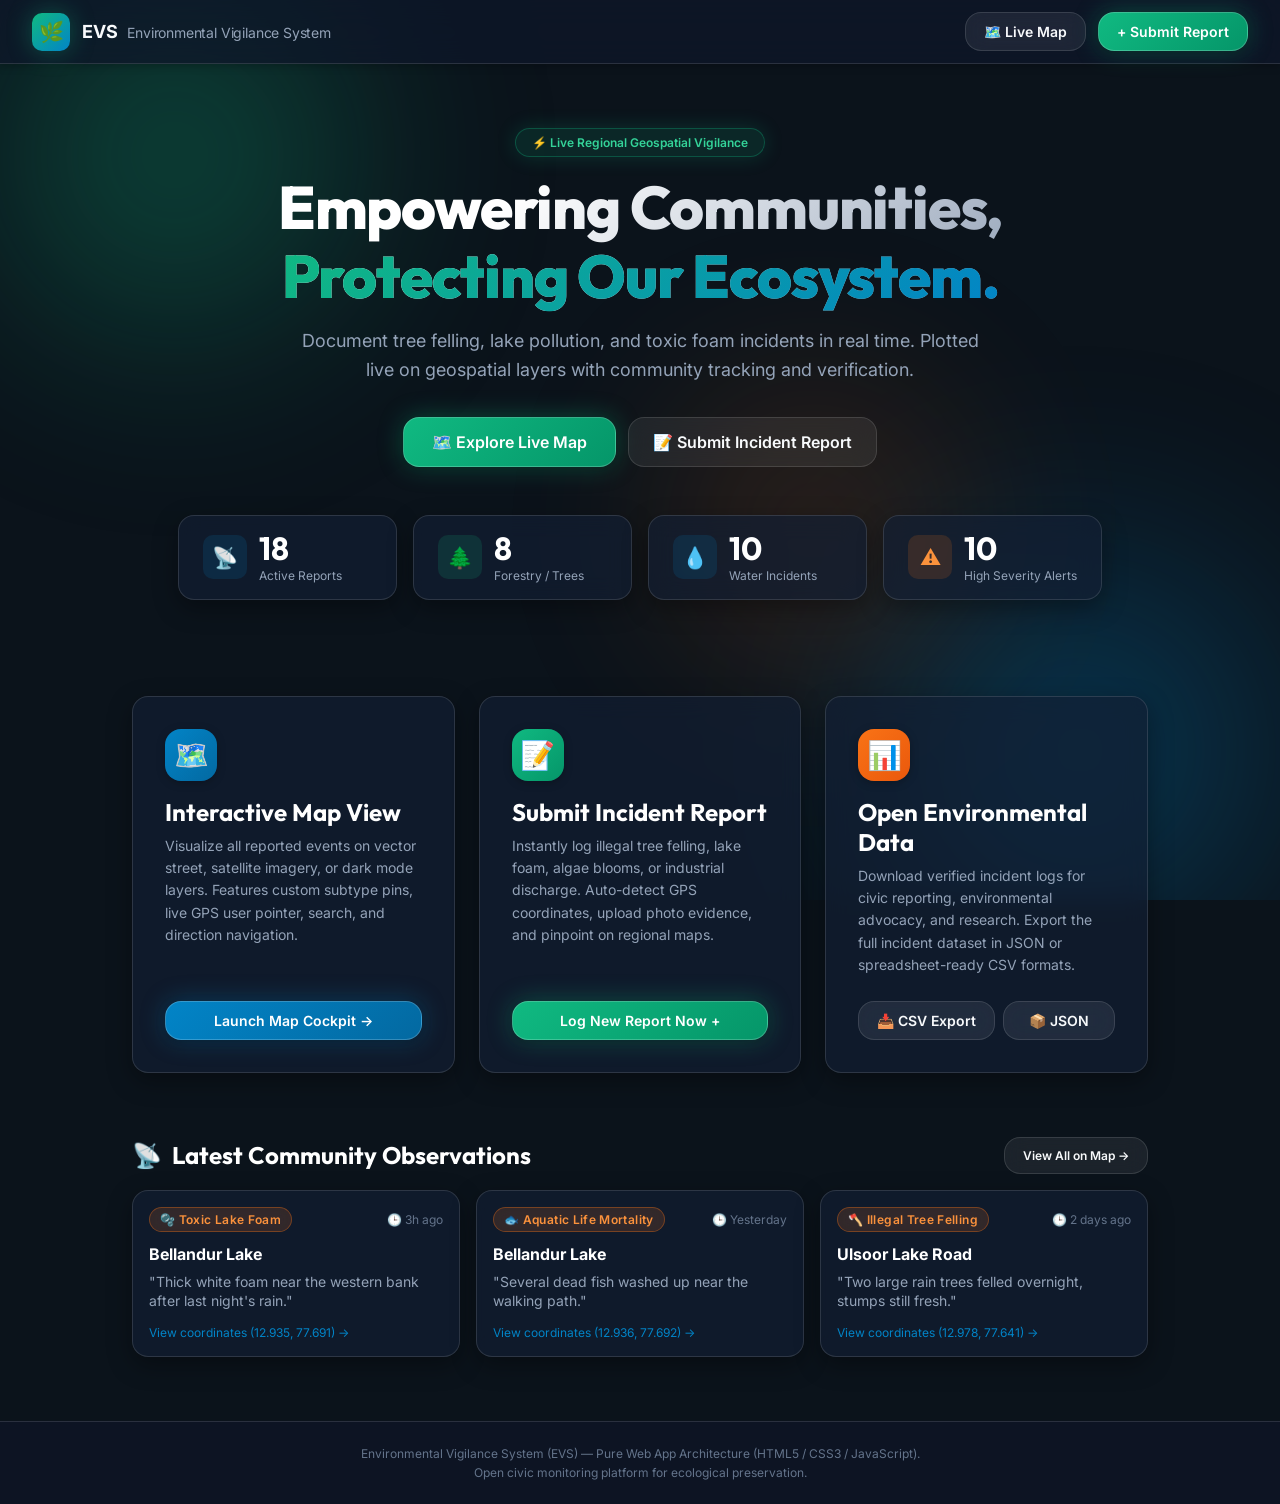
==== index.html @ 53520cbf "feat:Chinmayi_phase2" ====
<!DOCTYPE html>
<html lang="en">
<head>
  <meta charset="UTF-8" />
  <meta name="viewport" content="width=device-width, initial-scale=1.0" />
  <title>EVS — Environmental Vigilance System | Real-time Incident Monitoring</title>

  <!-- Typography: Inter & Outfit -->
  <link rel="preconnect" href="https://fonts.googleapis.com">
  <link rel="preconnect" href="https://fonts.gstatic.com" crossorigin>
  <link href="https://fonts.googleapis.com/css2?family=Inter:wght@400;500;600;700&family=Outfit:wght@500;600;700;800&display=swap" rel="stylesheet">

  <link rel="stylesheet" href="css/theme.css" />
  <style>
    .home-wrapper {
      min-height: 100vh;
      display: flex;
      flex-direction: column;
      position: relative;
      z-index: 1;
    }

    .hero-section {
      padding: var(--space-8) var(--space-6) var(--space-6);
      text-align: center;
      max-width: 1080px;
      margin: 0 auto;
      display: flex;
      flex-direction: column;
      align-items: center;
    }

    .hero-badge {
      display: inline-flex;
      align-items: center;
      gap: 8px;
      padding: 6px 16px;
      background: rgba(16, 185, 129, 0.12);
      border: 1px solid rgba(16, 185, 129, 0.3);
      border-radius: var(--radius-full);
      font-size: var(--fs-xs);
      font-weight: 600;
      color: #34d399;
      margin-bottom: var(--space-4);
      box-shadow: 0 0 20px rgba(16, 185, 129, 0.2);
    }

    .hero-title {
      font-family: var(--font-display);
      font-size: clamp(2.25rem, 5vw, 3.75rem);
      font-weight: 800;
      line-height: 1.15;
      letter-spacing: -0.02em;
      margin: 0 0 var(--space-4);
      background: linear-gradient(135deg, #ffffff 30%, #94a3b8 100%);
      -webkit-background-clip: text;
      background-clip: text;
      -webkit-text-fill-color: transparent;
    }

    .hero-title .gradient-text {
      background: var(--gradient-brand);
      -webkit-background-clip: text;
      background-clip: text;
      -webkit-text-fill-color: transparent;
    }

    .hero-subtitle {
      font-size: var(--fs-lg);
      color: var(--color-text-muted);
      max-width: 680px;
      line-height: 1.6;
      margin: 0 0 var(--space-6);
    }

    .hero-actions {
      display: flex;
      align-items: center;
      justify-content: center;
      gap: var(--space-3);
      margin-bottom: var(--space-7);
      flex-wrap: wrap;
    }

    /* Live KPI Ribbon */
    .kpi-ribbon {
      display: grid;
      grid-template-columns: repeat(auto-fit, minmax(180px, 1fr));
      gap: var(--space-4);
      width: 100%;
      max-width: 960px;
      margin-bottom: var(--space-8);
    }

    .kpi-card {
      padding: var(--space-4) var(--space-5);
      text-align: left;
      display: flex;
      align-items: center;
      gap: var(--space-3);
    }

    .kpi-icon {
      width: 44px;
      height: 44px;
      border-radius: var(--radius-sm);
      display: flex;
      align-items: center;
      justify-content: center;
      font-size: 1.3rem;
      flex-shrink: 0;
    }

    .kpi-val {
      font-size: var(--fs-2xl);
      font-weight: 700;
      font-family: var(--font-display);
      color: #ffffff;
      line-height: 1;
    }

    .kpi-label {
      font-size: var(--fs-xs);
      color: var(--color-text-muted);
      margin-top: 4px;
    }

    /* Feature Grid */
    .feature-grid {
      display: grid;
      grid-template-columns: repeat(auto-fit, minmax(300px, 1fr));
      gap: var(--space-5);
      width: 100%;
      max-width: 1080px;
      margin: 0 auto var(--space-8);
      padding: 0 var(--space-6);
    }

    .feature-card {
      padding: var(--space-6);
      display: flex;
      flex-direction: column;
      justify-content: space-between;
      height: 100%;
      cursor: pointer;
    }

    .feature-card__icon {
      width: 52px;
      height: 52px;
      border-radius: var(--radius-md);
      display: flex;
      align-items: center;
      justify-content: center;
      font-size: 1.75rem;
      margin-bottom: var(--space-4);
      box-shadow: var(--shadow-sm);
    }

    .feature-card__title {
      font-size: var(--fs-xl);
      font-weight: 700;
      font-family: var(--font-display);
      color: #ffffff;
      margin: 0 0 var(--space-2);
    }

    .feature-card__desc {
      font-size: var(--fs-sm);
      color: var(--color-text-muted);
      line-height: 1.6;
      margin: 0 0 var(--space-5);
      flex: 1;
    }

    /* Recent Feed Section */
    .feed-section {
      width: 100%;
      max-width: 1080px;
      margin: 0 auto var(--space-8);
      padding: 0 var(--space-6);
    }

    .section-header {
      display: flex;
      align-items: center;
      justify-content: space-between;
      margin-bottom: var(--space-4);
    }

    .section-title {
      font-size: var(--fs-xl);
      font-family: var(--font-display);
      font-weight: 700;
      color: #ffffff;
      margin: 0;
      display: flex;
      align-items: center;
      gap: 10px;
    }

    .feed-grid {
      display: grid;
      grid-template-columns: repeat(auto-fit, minmax(320px, 1fr));
      gap: var(--space-4);
    }

    .feed-item {
      padding: var(--space-4);
      display: flex;
      flex-direction: column;
      gap: 8px;
    }

    /* Footer */
    .app-footer {
      border-top: 1px solid var(--glass-border);
      background: rgba(15, 23, 42, 0.6);
      backdrop-filter: blur(12px);
      padding: var(--space-5) var(--space-6);
      text-align: center;
      font-size: var(--fs-xs);
      color: var(--color-text-dim);
      margin-top: auto;
    }
  </style>
</head>
<body>

  <!-- Ambient Glowing Mesh Background -->
  <div class="ambient-bg">
    <div class="ambient-orb ambient-orb-1"></div>
    <div class="ambient-orb ambient-orb-2"></div>
    <div class="ambient-orb ambient-orb-3"></div>
  </div>

  <div class="home-wrapper">
    <!-- Top Glass Navigation Bar -->
    <header class="app-header">
      <div class="app-header__brand">
        <div class="brand-icon-wrap">🌿</div>
        <div>
          <span>EVS</span>
          <span style="font-weight:400;font-size:var(--fs-sm);color:var(--color-text-muted);margin-left:6px;">
            Environmental Vigilance System
          </span>
        </div>
      </div>

      <nav class="app-header__nav">
        <a href="map.html" class="btn btn-glass">
          🗺️ Live Map
        </a>
        <button id="open-report-btn" class="btn btn-primary" type="button">
          + Submit Report
        </button>
      </nav>
    </header>

    <!-- Main Hero -->
    <main class="hero-section">
      <div class="hero-badge">
        <span>⚡ Live Regional Geospatial Vigilance</span>
      </div>

      <h1 class="hero-title">
        Empowering Communities,<br />
        <span class="gradient-text">Protecting Our Ecosystem.</span>
      </h1>

      <p class="hero-subtitle">
        Document tree felling, lake pollution, and toxic foam incidents in real time. Plotted live on geospatial layers with community tracking and verification.
      </p>

      <div class="hero-actions">
        <a href="map.html" class="btn btn-primary" style="padding:14px 28px;font-size:var(--fs-md);">
          🗺️ Explore Live Map
        </a>
        <button id="hero-report-btn" class="btn btn-glass" style="padding:14px 24px;font-size:var(--fs-md);" type="button">
          📝 Submit Incident Report
        </button>
      </div>

      <!-- Live KPI Metrics Ribbon -->
      <div class="kpi-ribbon">
        <div class="kpi-card glass-card">
          <div class="kpi-icon" style="background:rgba(2, 132, 199, 0.15);color:#38bdf8;">
            📡
          </div>
          <div>
            <div id="kpi-total" class="kpi-val">18</div>
            <div class="kpi-label">Active Reports</div>
          </div>
        </div>

        <div class="kpi-card glass-card">
          <div class="kpi-icon" style="background:rgba(16, 185, 129, 0.15);color:#34d399;">
            🌲
          </div>
          <div>
            <div id="kpi-tree" class="kpi-val">7</div>
            <div class="kpi-label">Forestry / Trees</div>
          </div>
        </div>

        <div class="kpi-card glass-card">
          <div class="kpi-icon" style="background:rgba(2, 132, 199, 0.15);color:#38bdf8;">
            💧
          </div>
          <div>
            <div id="kpi-water" class="kpi-val">11</div>
            <div class="kpi-label">Water Incidents</div>
          </div>
        </div>

        <div class="kpi-card glass-card">
          <div class="kpi-icon" style="background:rgba(249, 115, 22, 0.15);color:#fb923c;">
            ⚠️
          </div>
          <div>
            <div id="kpi-alerts" class="kpi-val">6</div>
            <div class="kpi-label">High Severity Alerts</div>
          </div>
        </div>
      </div>
    </main>

    <!-- Interactive Feature Grid -->
    <section class="feature-grid">
      <!-- Feature Card 1: Interactive Map -->
      <div class="feature-card glass-card" onclick="window.location.href='map.html'">
        <div>
          <div class="feature-card__icon" style="background:var(--gradient-water);color:#fff;">
            🗺️
          </div>
          <h3 class="feature-card__title">Interactive Map View</h3>
          <p class="feature-card__desc">
            Visualize all reported events on vector street, satellite imagery, or dark mode layers. Features custom subtype pins, live GPS user pointer, search, and direction navigation.
          </p>
        </div>
        <div>
          <a href="map.html" class="btn btn-secondary" style="width:100%;">
            Launch Map Cockpit →
          </a>
        </div>
      </div>

      <!-- Feature Card 2: Report Incident -->
      <div class="feature-card glass-card" id="card-submit-report">
        <div>
          <div class="feature-card__icon" style="background:var(--gradient-tree);color:#fff;">
            📝
          </div>
          <h3 class="feature-card__title">Submit Incident Report</h3>
          <p class="feature-card__desc">
            Instantly log illegal tree felling, lake foam, algae blooms, or industrial discharge. Auto-detect GPS coordinates, upload photo evidence, and pinpoint on regional maps.
          </p>
        </div>
        <div>
          <button type="button" class="btn btn-primary" style="width:100%;" onclick="openHomeReportModal()">
            Log New Report Now +
          </button>
        </div>
      </div>

      <!-- Feature Card 3: Data Export & Transparency -->
      <div class="feature-card glass-card">
        <div>
          <div class="feature-card__icon" style="background:var(--gradient-alert);color:#fff;">
            📊
          </div>
          <h3 class="feature-card__title">Open Environmental Data</h3>
          <p class="feature-card__desc">
            Download verified incident logs for civic reporting, environmental advocacy, and research. Export the full incident dataset in JSON or spreadsheet-ready CSV formats.
          </p>
        </div>
        <div style="display:flex;gap:8px;">
          <button id="home-export-csv" class="btn btn-glass" style="flex:1;" type="button">
            📥 CSV Export
          </button>
          <button id="home-export-json" class="btn btn-glass" style="flex:1;" type="button">
            📦 JSON
          </button>
        </div>
      </div>
    </section>

    <!-- Recent Incident Activity Feed -->
    <section class="feed-section">
      <div class="section-header">
        <h2 class="section-title">
          <span>📡</span> Latest Community Observations
        </h2>
        <a href="map.html" class="btn btn-glass" style="font-size:var(--fs-xs);">
          View All on Map →
        </a>
      </div>

      <div id="home-recent-feed" class="feed-grid">
        <!-- Injected via JavaScript from storage -->
      </div>
    </section>

    <!-- Footer -->
    <footer class="app-footer">
      <p style="margin:0 0 4px;">
        Environmental Vigilance System (EVS) — Pure Web App Architecture (HTML5 / CSS3 / JavaScript).
      </p>
      <p style="margin:0;">
        Open civic monitoring platform for ecological preservation.
      </p>
    </footer>
  </div>

  <!-- Glassmorphic Incident Report Modal -->
  <div id="report-modal" class="modal-backdrop">
    <div class="modal-container">
      <button id="report-modal-close" class="modal-close-btn" type="button" title="Close">✕</button>

      <div style="display:flex;align-items:center;gap:10px;margin-bottom:6px;">
        <span style="font-size:1.5rem;">📝</span>
        <h2 style="margin:0;font-size:var(--fs-xl);font-family:var(--font-display);font-weight:700;color:#fff;">
          Submit Incident Report
        </h2>
      </div>
      <p style="color:var(--color-text-muted);font-size:var(--fs-sm);margin:0 0 20px;">
        Log an environmental occurrence. It will be recorded and instantly visible on the map.
      </p>

      <form id="home-report-form" class="report-form-grid" style="display:flex;flex-direction:column;gap:16px;">
        <!-- Category Selection -->
        <div class="form-group" style="display:flex;flex-direction:column;gap:6px;">
          <label class="form-label" style="font-size:var(--fs-xs);font-weight:600;color:var(--color-text-muted);text-transform:uppercase;">
            Domain Category
          </label>
          <div style="display:grid;grid-template-columns:1fr 1fr;gap:8px;">
            <button type="button" id="cat-tree-btn" class="btn btn-glass is-active" style="border-color:var(--color-tree);color:#34d399;">
              <span>🌳</span> Forestry &amp; Greenery
            </button>
            <button type="button" id="cat-water-btn" class="btn btn-glass">
              <span>💧</span> Water Bodies
            </button>
          </div>
        </div>

        <!-- Subtype Selection -->
        <div class="form-group" style="display:flex;flex-direction:column;gap:6px;">
          <label class="form-label" style="font-size:var(--fs-xs);font-weight:600;color:var(--color-text-muted);text-transform:uppercase;">
            Classification
          </label>
          <div id="home-subtype-grid" style="display:grid;grid-template-columns:repeat(auto-fill, minmax(130px, 1fr));gap:8px;"></div>
        </div>

        <!-- Location Name -->
        <div class="form-group" style="display:flex;flex-direction:column;gap:6px;">
          <label class="form-label" style="font-size:var(--fs-xs);font-weight:600;color:var(--color-text-muted);text-transform:uppercase;">
            Location / Landmark
          </label>
          <input type="text" id="home-loc-name" class="input-glass" placeholder="e.g. Bellandur Lake Western Bund, Jayanagar 4th Block" required />
        </div>

        <!-- GPS Coordinates -->
        <div class="form-group" style="display:flex;flex-direction:column;gap:6px;">
          <label class="form-label" style="font-size:var(--fs-xs);font-weight:600;color:var(--color-text-muted);text-transform:uppercase;">
            GPS Coordinates
          </label>
          <div style="display:flex;gap:8px;">
            <input type="number" step="any" id="home-lat" class="input-glass" placeholder="Latitude" value="12.9716" required />
            <input type="number" step="any" id="home-lng" class="input-glass" placeholder="Longitude" value="77.5946" required />
            <button type="button" id="home-get-gps" class="btn btn-secondary" style="white-space:nowrap;">
              📍 Auto GPS
            </button>
          </div>
        </div>

        <!-- Notes -->
        <div class="form-group" style="display:flex;flex-direction:column;gap:6px;">
          <label class="form-label" style="font-size:var(--fs-xs);font-weight:600;color:var(--color-text-muted);text-transform:uppercase;">
            Observation Notes
          </label>
          <textarea id="home-note" class="textarea-glass" rows="3" placeholder="Describe the occurrence and extent..."></textarea>
        </div>

        <!-- Photo file upload -->
        <div class="form-group" style="display:flex;flex-direction:column;gap:6px;">
          <label class="form-label" style="font-size:var(--fs-xs);font-weight:600;color:var(--color-text-muted);text-transform:uppercase;">
            Attach Photo (Optional)
          </label>
          <input type="file" id="home-photo-input" accept="image/*" style="display:none;" />
          <div id="home-photo-drop" class="glass-card" style="padding:16px;text-align:center;cursor:pointer;border-style:dashed;">
            <span style="font-size:1.5rem;display:block;margin-bottom:4px;">📸</span>
            <span style="font-size:var(--fs-sm);font-weight:600;color:var(--color-text);">Click to upload photo evidence</span>
          </div>
          <div id="home-photo-preview-wrap" style="display:none;position:relative;margin-top:8px;">
            <img id="home-photo-preview" style="width:100%;max-height:140px;object-fit:cover;border-radius:var(--radius-xs);border:1px solid var(--glass-border);" alt="Preview" />
            <button type="button" id="home-photo-remove" class="modal-close-btn" style="top:6px;right:6px;width:24px;height:24px;font-size:12px;">✕</button>
          </div>
        </div>

        <!-- Actions -->
        <div style="display:flex;gap:10px;margin-top:10px;">
          <button type="submit" class="btn btn-primary" style="flex:2;padding:12px;">
            🚀 Submit &amp; Plot on Map
          </button>
          <button type="button" class="btn btn-glass" onclick="closeHomeReportModal()" style="flex:1;">
            Cancel
          </button>
        </div>
      </form>
    </div>
  </div>

  <!-- Scripts -->
  <script src="js/utils.js"></script>
  <script src="js/sample-data.js"></script>
  <script src="js/storage.js"></script>
  <script>
    // Home Dashboard Logic
    let currentCategory = "tree";
    let currentSubtype = "cut";
    let attachedPhotoBase64 = null;

    function initHomePage() {
      updateKpis();
      renderRecentFeed();
      wireHomeEvents();
      renderHomeSubtypes();
    }

    function updateKpis() {
      const stats = getReportStats();
      document.getElementById("kpi-total").textContent = stats.total;
      document.getElementById("kpi-tree").textContent = stats.tree;
      document.getElementById("kpi-water").textContent = stats.water;
      document.getElementById("kpi-alerts").textContent = stats.alerts;
    }

    function renderRecentFeed() {
      const feedEl = document.getElementById("home-recent-feed");
      if (!feedEl) return;

      const reports = getAllReports().slice(0, 3);
      if (!reports.length) {
        feedEl.innerHTML = `<p style="color:var(--color-text-muted);">No reports logged yet.</p>`;
        return;
      }

      feedEl.innerHTML = reports.map(r => {
        const icon = getSubtypeIcon(r.subtype);
        const subtypeLabel = getSubtypeLabel(r.subtype);
        const color = getReportColor(r);
        const ago = timeAgo(r.timestamp);
        const isAlert = EVS_ALERT_SUBTYPES.has(r.subtype);

        return `
          <div class="feed-item glass-card" onclick="window.location.href='map.html?report=${r.id}'" style="cursor:pointer;" title="Click to view on map">
            <div style="display:flex;align-items:center;justify-content:space-between;">
              <span class="badge ${isAlert ? 'badge-alert' : r.category === 'tree' ? 'badge-tree' : 'badge-water'}">
                ${icon} ${subtypeLabel}
              </span>
              <span style="font-size:var(--fs-xs);color:var(--color-text-dim);">🕒 ${ago}</span>
            </div>
            <div style="font-weight:700;font-size:var(--fs-md);color:#fff;margin-top:4px;">
              ${escapeHTML(r.locationName || "Bangalore")}
            </div>
            <div style="font-size:var(--fs-sm);color:var(--color-text-muted);line-height:1.4;">
              "${escapeHTML(r.note ? (r.note.length > 80 ? r.note.slice(0, 80) + '...' : r.note) : 'Incident reported by community observer.')}"
            </div>
            <div style="font-size:var(--fs-xs);color:var(--color-water);display:flex;align-items:center;gap:4px;margin-top:6px;">
              <span>View coordinates (${r.lat.toFixed(3)}, ${r.lng.toFixed(3)}) →</span>
            </div>
          </div>
        `;
      }).join("");
    }

    function renderHomeSubtypes() {
      const container = document.getElementById("home-subtype-grid");
      if (!container) return;

      const validSubtypes = currentCategory === "tree" ? ["cut", "planted"] : ["foam", "algae", "trash", "dead_fish", "odor"];
      if (!validSubtypes.includes(currentSubtype)) {
        currentSubtype = validSubtypes[0];
      }

      container.innerHTML = validSubtypes.map(st => {
        const isActive = st === currentSubtype;
        const icon = getSubtypeIcon(st);
        return `
          <button type="button" class="btn btn-glass" style="${isActive ? 'background:rgba(255,255,255,0.2);border-color:#38bdf8;color:#fff;' : 'font-size:var(--fs-xs);'}padding:8px;" data-subtype="${st}">
            ${icon} ${getSubtypeLabel(st)}
          </button>
        `;
      }).join("");

      container.querySelectorAll("button").forEach(btn => {
        btn.addEventListener("click", () => {
          currentSubtype = btn.getAttribute("data-subtype");
          renderHomeSubtypes();
        });
      });
    }

    function wireHomeEvents() {
      // Open Modal Buttons
      const openBtn = document.getElementById("open-report-btn");
      const heroReportBtn = document.getElementById("hero-report-btn");
      const cardReport = document.getElementById("card-submit-report");

      if (openBtn) openBtn.addEventListener("click", openHomeReportModal);
      if (heroReportBtn) heroReportBtn.addEventListener("click", openHomeReportModal);
      if (cardReport) cardReport.addEventListener("click", openHomeReportModal);

      // Close Modal
      const closeBtn = document.getElementById("report-modal-close");
      const modal = document.getElementById("report-modal");
      if (closeBtn) closeBtn.addEventListener("click", closeHomeReportModal);
      if (modal) {
        modal.addEventListener("click", (e) => {
          if (e.target === modal) closeHomeReportModal();
        });
      }

      // Category buttons
      const treeBtn = document.getElementById("cat-tree-btn");
      const waterBtn = document.getElementById("cat-water-btn");
      if (treeBtn && waterBtn) {
        treeBtn.addEventListener("click", () => {
          currentCategory = "tree";
          treeBtn.style.borderColor = "var(--color-tree)";
          treeBtn.style.color = "#34d399";
          waterBtn.style.borderColor = "";
          waterBtn.style.color = "";
          renderHomeSubtypes();
        });
        waterBtn.addEventListener("click", () => {
          currentCategory = "water";
          waterBtn.style.borderColor = "var(--color-water)";
          waterBtn.style.color = "#38bdf8";
          treeBtn.style.borderColor = "";
          treeBtn.style.color = "";
          renderHomeSubtypes();
        });
      }

      // Auto GPS
      const gpsBtn = document.getElementById("home-get-gps");
      if (gpsBtn) {
        gpsBtn.addEventListener("click", () => {
          gpsBtn.textContent = "Detecting...";
          navigator.geolocation.getCurrentPosition(
            (pos) => {
              document.getElementById("home-lat").value = pos.coords.latitude.toFixed(5);
              document.getElementById("home-lng").value = pos.coords.longitude.toFixed(5);
              gpsBtn.textContent = "✓ GPS Found";
              setTimeout(() => gpsBtn.textContent = "📍 Auto GPS", 1500);
            },
            () => {
              document.getElementById("home-lat").value = (12.9716 + (Math.random() * 0.04 - 0.02)).toFixed(5);
              document.getElementById("home-lng").value = (77.5946 + (Math.random() * 0.04 - 0.02)).toFixed(5);
              gpsBtn.textContent = "Bangalore Pin";
              setTimeout(() => gpsBtn.textContent = "📍 Auto GPS", 1500);
            }
          );
        });
      }

      // Photo upload
      const photoInput = document.getElementById("home-photo-input");
      const photoDrop = document.getElementById("home-photo-drop");
      const photoPreviewWrap = document.getElementById("home-photo-preview-wrap");
      const photoPreviewImg = document.getElementById("home-photo-preview");
      const removePhoto = document.getElementById("home-photo-remove");

      if (photoDrop && photoInput) {
        photoDrop.addEventListener("click", () => photoInput.click());
        photoInput.addEventListener("change", (e) => {
          const file = e.target.files[0];
          if (file) {
            const reader = new FileReader();
            reader.onload = (evt) => {
              attachedPhotoBase64 = evt.target.result;
              photoPreviewImg.src = attachedPhotoBase64;
              photoPreviewWrap.style.display = "block";
              photoDrop.style.display = "none";
            };
            reader.readAsDataURL(file);
          }
        });
      }

      if (removePhoto) {
        removePhoto.addEventListener("click", () => {
          attachedPhotoBase64 = null;
          photoInput.value = "";
          photoPreviewWrap.style.display = "none";
          photoDrop.style.display = "block";
        });
      }

      // Form submission
      const form = document.getElementById("home-report-form");
      if (form) {
        form.addEventListener("submit", (e) => {
          e.preventDefault();
          const locationName = document.getElementById("home-loc-name").value.trim() || "Observed Site";
          const lat = parseFloat(document.getElementById("home-lat").value);
          const lng = parseFloat(document.getElementById("home-lng").value);
          const note = document.getElementById("home-note").value.trim();

          const report = {
            id: "evs-" + Date.now(),
            category: currentCategory,
            subtype: currentSubtype,
            locationName,
            lat,
            lng,
            timestamp: new Date().toISOString(),
            note,
            photo: attachedPhotoBase64,
          };

          saveReport(report);
          closeHomeReportModal();
          updateKpis();
          renderRecentFeed();
          showToast(`Report logged! Redirecting to map view...`);
          setTimeout(() => {
            window.location.href = `map.html?report=${report.id}`;
          }, 1400);
        });
      }

      // Export buttons
      const exportCsv = document.getElementById("home-export-csv");
      const exportJson = document.getElementById("home-export-json");
      if (exportCsv) exportCsv.addEventListener("click", () => exportReportsCSV(getAllReports()));
      if (exportJson) exportJson.addEventListener("click", () => exportReportsJSON(getAllReports()));
    }

    function openHomeReportModal() {
      document.getElementById("report-modal").classList.add("is-open");
    }

    function closeHomeReportModal() {
      document.getElementById("report-modal").classList.remove("is-open");
    }

    function showToast(message) {
      let toast = document.getElementById("evs-toast");
      if (!toast) {
        toast = document.createElement("div");
        toast.id = "evs-toast";
        toast.className = "toast";
        document.body.appendChild(toast);
      }
      toast.innerHTML = `<span>⚡</span> <span>${message}</span>`;
      toast.classList.add("is-visible");
      clearTimeout(showToast._timer);
      showToast._timer = setTimeout(() => toast.classList.remove("is-visible"), 2500);
    }

    document.addEventListener("DOMContentLoaded", initHomePage);
  </script>
</body>
</html>
---- css/theme.css ----
/* ============================================================
   theme.css — Modern Glassmorphism Design System for EVS
   Shared tokens, glass panels, ambient gradients, badges,
   modals, and responsive utilities.
   ============================================================ */

:root {
  /* --- Brand Environmental Palette --- */
  --color-tree: #10b981;          /* vibrant emerald */
  --color-tree-dark: #065f46;
  --color-tree-light: rgba(16, 185, 129, 0.15);
  --color-tree-glow: rgba(16, 185, 129, 0.4);

  --color-water: #0284c7;         /* luminous cerulean */
  --color-water-dark: #075985;
  --color-water-light: rgba(2, 132, 199, 0.15);
  --color-water-glow: rgba(2, 132, 199, 0.4);

  --color-alert: #f97316;         /* intense coral/amber */
  --color-alert-dark: #c2410c;
  --color-alert-light: rgba(249, 115, 22, 0.15);
  --color-alert-glow: rgba(249, 115, 22, 0.4);

  --color-danger: #ef4444;        /* critical red */
  --color-purple: #8b5cf6;        /* atmospheric odor */

  /* --- Glassmorphism Surfaces & Neutrals --- */
  --color-bg: #0b131b;            /* deep cosmic dark slate */
  --color-bg-mesh1: #0f2b26;
  --color-bg-mesh2: #0e273c;
  
  --glass-bg: rgba(15, 23, 42, 0.72);
  --glass-bg-hover: rgba(30, 41, 59, 0.82);
  --glass-bg-light: rgba(255, 255, 255, 0.07);
  --glass-border: rgba(255, 255, 255, 0.12);
  --glass-border-hover: rgba(255, 255, 255, 0.28);
  --glass-border-glow: rgba(16, 185, 129, 0.3);
  --glass-blur: blur(20px);
  --glass-blur-sm: blur(12px);

  --color-surface: rgba(15, 23, 42, 0.85);
  --color-surface-card: rgba(19, 31, 53, 0.65);
  --color-surface-muted: rgba(255, 255, 255, 0.05);
  
  --color-border: rgba(255, 255, 255, 0.1);
  --color-border-subtle: rgba(255, 255, 255, 0.06);

  --color-text: #f8fafc;
  --color-text-muted: #94a3b8;
  --color-text-dim: #64748b;
  --color-text-inverse: #020617;

  /* --- Gradients --- */
  --gradient-tree: linear-gradient(135deg, #10b981 0%, #059669 100%);
  --gradient-water: linear-gradient(135deg, #0284c7 0%, #0369a1 100%);
  --gradient-alert: linear-gradient(135deg, #f97316 0%, #ea580c 100%);
  --gradient-glass: linear-gradient(135deg, rgba(255, 255, 255, 0.1) 0%, rgba(255, 255, 255, 0.03) 100%);
  --gradient-brand: linear-gradient(135deg, #10b981 0%, #0284c7 100%);
  --gradient-glow: radial-gradient(circle at 50% 0%, rgba(16, 185, 129, 0.18) 0%, transparent 70%);

  /* --- Typography --- */
  --font-body: 'Inter', -apple-system, BlinkMacSystemFont, "Segoe UI", Roboto, sans-serif;
  --font-display: 'Outfit', 'Inter', system-ui, sans-serif;

  --fs-xs: 0.75rem;
  --fs-sm: 0.875rem;
  --fs-md: 1rem;
  --fs-lg: 1.125rem;
  --fs-xl: 1.5rem;
  --fs-2xl: 2rem;
  --fs-3xl: 2.75rem;

  /* --- Spacing --- */
  --space-1: 4px;
  --space-2: 8px;
  --space-3: 12px;
  --space-4: 16px;
  --space-5: 24px;
  --space-6: 32px;
  --space-7: 48px;
  --space-8: 64px;

  /* --- Elevation & Radius --- */
  --radius-xs: 6px;
  --radius-sm: 10px;
  --radius-md: 16px;
  --radius-lg: 24px;
  --radius-full: 9999px;

  --shadow-sm: 0 2px 8px rgba(0, 0, 0, 0.25);
  --shadow-md: 0 8px 24px rgba(0, 0, 0, 0.35);
  --shadow-lg: 0 16px 40px rgba(0, 0, 0, 0.5);
  --shadow-glass: 0 8px 32px 0 rgba(0, 0, 0, 0.37);
  --shadow-glow-tree: 0 0 25px rgba(16, 185, 129, 0.35);
  --shadow-glow-water: 0 0 25px rgba(2, 132, 199, 0.35);

  --transition-fast: 150ms cubic-bezier(0.4, 0, 0.2, 1);
  --transition-base: 250ms cubic-bezier(0.4, 0, 0.2, 1);
  --transition-bounce: 400ms cubic-bezier(0.34, 1.56, 0.64, 1);
}

* {
  box-sizing: border-box;
}

html, body {
  margin: 0;
  padding: 0;
  height: 100%;
  background: var(--color-bg);
  color: var(--color-text);
  font-family: var(--font-body);
  -webkit-font-smoothing: antialiased;
  -moz-osx-font-smoothing: grayscale;
}

/* Dynamic ambient mesh background */
.ambient-bg {
  position: fixed;
  inset: 0;
  pointer-events: none;
  z-index: 0;
  overflow: hidden;
}

.ambient-orb {
  position: absolute;
  border-radius: 50%;
  filter: blur(90px);
  opacity: 0.38;
  animation: floatOrb 18s ease-in-out infinite alternate;
}

.ambient-orb-1 {
  width: 550px;
  height: 550px;
  background: radial-gradient(circle, #10b981 0%, transparent 70%);
  top: -120px;
  left: -100px;
}

.ambient-orb-2 {
  width: 600px;
  height: 600px;
  background: radial-gradient(circle, #0284c7 0%, transparent 70%);
  bottom: -150px;
  right: -100px;
  animation-duration: 22s;
  animation-direction: alternate-reverse;
}

.ambient-orb-3 {
  width: 420px;
  height: 420px;
  background: radial-gradient(circle, #f97316 0%, transparent 70%);
  top: 35%;
  right: 20%;
  opacity: 0.22;
  animation-duration: 26s;
}

@keyframes floatOrb {
  0% { transform: translate(0, 0) scale(1); }
  50% { transform: translate(60px, 40px) scale(1.08); }
  100% { transform: translate(-40px, 70px) scale(0.95); }
}

a {
  color: inherit;
  text-decoration: none;
}

button {
  font-family: inherit;
  outline: none;
}

/* --- Glassmorphic Containers --- */
.glass-panel {
  background: var(--glass-bg);
  backdrop-filter: var(--glass-blur);
  -webkit-backdrop-filter: var(--glass-blur);
  border: 1px solid var(--glass-border);
  box-shadow: var(--shadow-glass);
  border-radius: var(--radius-lg);
}

.glass-card {
  background: var(--color-surface-card);
  backdrop-filter: var(--glass-blur-sm);
  -webkit-backdrop-filter: var(--glass-blur-sm);
  border: 1px solid var(--glass-border);
  box-shadow: var(--shadow-md);
  border-radius: var(--radius-md);
  transition: transform var(--transition-base), border-color var(--transition-base), box-shadow var(--transition-base);
}

.glass-card:hover {
  transform: translateY(-4px);
  border-color: var(--glass-border-hover);
  box-shadow: var(--shadow-lg), 0 0 20px rgba(255, 255, 255, 0.05);
}

/* --- Header --- */
.app-header {
  position: relative;
  z-index: 50;
  display: flex;
  align-items: center;
  justify-content: space-between;
  padding: var(--space-3) var(--space-6);
  background: var(--glass-bg);
  backdrop-filter: var(--glass-blur);
  -webkit-backdrop-filter: var(--glass-blur);
  border-bottom: 1px solid var(--glass-border);
  box-shadow: var(--shadow-sm);
}

.app-header__brand {
  display: flex;
  align-items: center;
  gap: var(--space-3);
  font-weight: 700;
  font-size: var(--fs-lg);
  color: var(--color-text);
  letter-spacing: -0.01em;
}

.brand-icon-wrap {
  width: 38px;
  height: 38px;
  border-radius: var(--radius-sm);
  background: var(--gradient-brand);
  display: flex;
  align-items: center;
  justify-content: center;
  box-shadow: var(--shadow-glow-tree);
  color: white;
  font-size: 1.25rem;
}

.app-header__nav {
  display: flex;
  align-items: center;
  gap: var(--space-3);
}

/* --- Button Styling --- */
.btn {
  display: inline-flex;
  align-items: center;
  justify-content: center;
  gap: var(--space-2);
  padding: 10px 18px;
  border-radius: var(--radius-md);
  border: 1px solid transparent;
  font-size: var(--fs-sm);
  font-weight: 600;
  cursor: pointer;
  transition: all var(--transition-fast);
  white-space: nowrap;
  user-select: none;
}

.btn:active {
  transform: scale(0.97);
}

.btn-primary {
  background: var(--gradient-tree);
  color: #ffffff;
  box-shadow: var(--shadow-sm), var(--shadow-glow-tree);
  border: 1px solid rgba(255, 255, 255, 0.2);
}
.btn-primary:hover {
  background: linear-gradient(135deg, #059669 0%, #047857 100%);
  box-shadow: var(--shadow-md), 0 0 30px rgba(16, 185, 129, 0.5);
  transform: translateY(-1px);
}

.btn-secondary {
  background: var(--gradient-water);
  color: #ffffff;
  box-shadow: var(--shadow-sm), var(--shadow-glow-water);
  border: 1px solid rgba(255, 255, 255, 0.2);
}
.btn-secondary:hover {
  background: linear-gradient(135deg, #0284c7 0%, #075985 100%);
  box-shadow: var(--shadow-md), 0 0 30px rgba(2, 132, 199, 0.5);
  transform: translateY(-1px);
}

.btn-glass {
  background: var(--glass-bg-light);
  color: var(--color-text);
  border: 1px solid var(--glass-border);
  backdrop-filter: var(--glass-blur-sm);
  -webkit-backdrop-filter: var(--glass-blur-sm);
}
.btn-glass:hover {
  background: var(--glass-bg-hover);
  border-color: var(--glass-border-hover);
  color: #ffffff;
  transform: translateY(-1px);
}

.btn-danger-glass {
  background: rgba(239, 68, 68, 0.12);
  color: #fca5a5;
  border: 1px solid rgba(239, 68, 68, 0.25);
}
.btn-danger-glass:hover {
  background: rgba(239, 68, 68, 0.25);
  border-color: rgba(239, 68, 68, 0.45);
  color: #ffffff;
}

.btn-icon {
  width: 38px;
  height: 38px;
  padding: 0;
  border-radius: var(--radius-sm);
}

/* --- Badges --- */
.badge {
  display: inline-flex;
  align-items: center;
  gap: var(--space-1);
  padding: 4px 10px;
  border-radius: var(--radius-full);
  font-size: var(--fs-xs);
  font-weight: 600;
  letter-spacing: 0.03em;
  backdrop-filter: blur(8px);
}
.badge-tree { 
  background: var(--color-tree-light); 
  color: #34d399; 
  border: 1px solid rgba(16, 185, 129, 0.3);
}
.badge-water { 
  background: var(--color-water-light); 
  color: #38bdf8; 
  border: 1px solid rgba(2, 132, 199, 0.3);
}
.badge-alert { 
  background: var(--color-alert-light); 
  color: #fb923c; 
  border: 1px solid rgba(249, 115, 22, 0.35);
}

/* --- Form Controls --- */
.input-glass, .select-glass, .textarea-glass {
  width: 100%;
  padding: 11px 14px;
  background: rgba(15, 23, 42, 0.65);
  border: 1px solid var(--glass-border);
  border-radius: var(--radius-sm);
  color: var(--color-text);
  font-family: inherit;
  font-size: var(--fs-sm);
  transition: border-color var(--transition-fast), box-shadow var(--transition-fast);
  backdrop-filter: blur(10px);
}

.input-glass:focus, .select-glass:focus, .textarea-glass:focus {
  outline: none;
  border-color: var(--color-tree);
  box-shadow: 0 0 0 3px rgba(16, 185, 129, 0.25);
  background: rgba(15, 23, 42, 0.85);
}

.select-glass option {
  background: #0f172a;
  color: #f8fafc;
}

/* --- Modal Dialog --- */
.modal-backdrop {
  position: fixed;
  inset: 0;
  z-index: 9000;
  background: rgba(2, 6, 23, 0.78);
  backdrop-filter: blur(16px);
  -webkit-backdrop-filter: blur(16px);
  display: flex;
  align-items: center;
  justify-content: center;
  padding: var(--space-4);
  opacity: 0;
  pointer-events: none;
  transition: opacity var(--transition-base);
}

.modal-backdrop.is-open {
  opacity: 1;
  pointer-events: auto;
}

.modal-container {
  width: 100%;
  max-width: 560px;
  max-height: 90vh;
  overflow-y: auto;
  background: rgba(15, 23, 42, 0.88);
  border: 1px solid var(--glass-border-hover);
  border-radius: var(--radius-lg);
  box-shadow: var(--shadow-lg), 0 0 50px rgba(16, 185, 129, 0.15);
  transform: scale(0.95) translateY(12px);
  transition: transform var(--transition-bounce), opacity var(--transition-base);
  padding: var(--space-6);
  position: relative;
}

.modal-backdrop.is-open .modal-container {
  transform: scale(1) translateY(0);
}

.modal-close-btn {
  position: absolute;
  top: var(--space-4);
  right: var(--space-4);
  width: 32px;
  height: 32px;
  border-radius: var(--radius-full);
  background: var(--glass-bg-light);
  border: 1px solid var(--glass-border);
  color: var(--color-text-muted);
  cursor: pointer;
  display: flex;
  align-items: center;
  justify-content: center;
  font-size: 1.1rem;
  transition: all var(--transition-fast);
}

.modal-close-btn:hover {
  color: #ffffff;
  background: rgba(239, 68, 68, 0.3);
  border-color: rgba(239, 68, 68, 0.5);
}

/* Custom Scrollbars */
::-webkit-scrollbar {
  width: 6px;
  height: 6px;
}
::-webkit-scrollbar-track {
  background: rgba(0, 0, 0, 0.1);
}
::-webkit-scrollbar-thumb {
  background: rgba(255, 255, 255, 0.18);
  border-radius: 999px;
}
::-webkit-scrollbar-thumb:hover {
  background: rgba(255, 255, 255, 0.35);
}
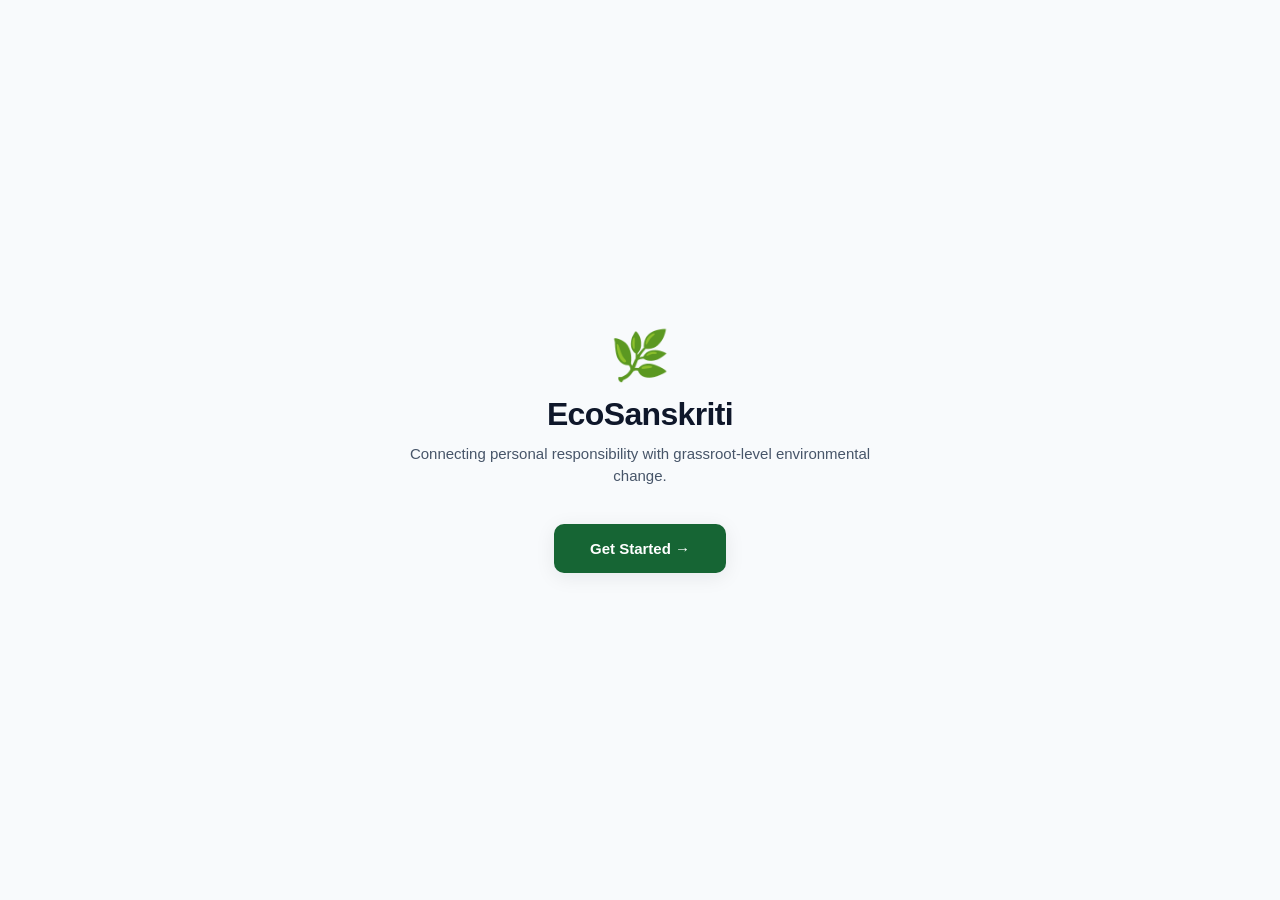
==== commit 8161d14e: "Add index and timeline , update footprint and report" ====
--- a/index.html
+++ b/index.html
@@ -1,766 +1,172 @@
 <!DOCTYPE html>
-<html lang="en">
+<html>
 <head>
-  <meta charset="UTF-8" />
-  <meta name="viewport" content="width=device-width, initial-scale=1.0" />
-  <title>EVS — Environmental Vigilance System | Real-time Incident Monitoring</title>
+<title>EcoSanskriti</title>
+<meta name="viewport" content="width=device-width, initial-scale=1.0">
+<style>
+  :root {
+    --color-bg: #f8fafc;
+    --color-surface: #ffffff;
+    --color-border: #e2e8f0;
+    --color-text: #0f172a;
+    --color-text-muted: #475569;
+    --color-tree: #166534;
+    --color-tree-bg: #dcfce7;
+    --color-water: #0284c7;
+    --color-water-bg: #e0f2fe;
+    --color-accent: #c2410c;
+    --font-system: -apple-system, BlinkMacSystemFont, "Segoe UI", Roboto, sans-serif;
+    --radius-card: 14px;
+    --shadow-soft: 0 4px 20px rgba(15, 23, 42, 0.08);
+  }
+  * { box-sizing: border-box; margin: 0; padding: 0; }
+  body {
+    font-family: var(--font-system);
+    background: var(--color-bg);
+    color: var(--color-text);
+    min-height: 100vh;
+    display: flex;
+    align-items: center;
+    justify-content: center;
+    padding: 24px;
+  }
+  .screen { display: none; width: 100%; max-width: 480px; }
+  .screen.active { display: block; }
 
-  <!-- Typography: Inter & Outfit -->
-  <link rel="preconnect" href="https://fonts.googleapis.com">
-  <link rel="preconnect" href="https://fonts.gstatic.com" crossorigin>
-  <link href="https://fonts.googleapis.com/css2?family=Inter:wght@400;500;600;700&family=Outfit:wght@500;600;700;800&display=swap" rel="stylesheet">
+  /* Welcome screen */
+  .welcome-box { text-align: center; }
+  .logo { font-size: 48px; margin-bottom: 12px; }
+  h1 { font-size: 32px; font-weight: 700; letter-spacing: -0.02em; margin-bottom: 10px; }
+  .subtitle { color: var(--color-text-muted); font-size: 15px; line-height: 1.5; margin-bottom: 36px; }
 
-  <link rel="stylesheet" href="css/theme.css" />
-  <style>
-    .home-wrapper {
-      min-height: 100vh;
-      display: flex;
-      flex-direction: column;
-      position: relative;
-      z-index: 1;
-    }
+  .btn-primary {
+    display: inline-block;
+    padding: 16px 36px;
+    background: var(--color-tree);
+    color: white;
+    font-size: 15px;
+    font-weight: 700;
+    border: none;
+    border-radius: 10px;
+    cursor: pointer;
+    box-shadow: var(--shadow-soft);
+    transition: transform 0.15s ease, box-shadow 0.15s ease;
+  }
+  .btn-primary:hover { transform: translateY(-2px); box-shadow: 0 8px 24px rgba(22,101,52,0.25); }
 
-    .hero-section {
-      padding: var(--space-8) var(--space-6) var(--space-6);
-      text-align: center;
-      max-width: 1080px;
-      margin: 0 auto;
-      display: flex;
-      flex-direction: column;
-      align-items: center;
-    }
+  /* Choice screen */
+  .choice-header { text-align: center; margin-bottom: 28px; }
+  .choice-header h2 { font-size: 24px; font-weight: 700; margin-bottom: 6px; }
+  .choice-header p { color: var(--color-text-muted); font-size: 14px; }
 
-    .hero-badge {
-      display: inline-flex;
-      align-items: center;
-      gap: 8px;
-      padding: 6px 16px;
-      background: rgba(16, 185, 129, 0.12);
-      border: 1px solid rgba(16, 185, 129, 0.3);
-      border-radius: var(--radius-full);
-      font-size: var(--fs-xs);
-      font-weight: 600;
-      color: #34d399;
-      margin-bottom: var(--space-4);
-      box-shadow: 0 0 20px rgba(16, 185, 129, 0.2);
-    }
+  .card-grid { display: flex; flex-direction: column; gap: 14px; margin-bottom: 20px; }
 
-    .hero-title {
-      font-family: var(--font-display);
-      font-size: clamp(2.25rem, 5vw, 3.75rem);
-      font-weight: 800;
-      line-height: 1.15;
-      letter-spacing: -0.02em;
-      margin: 0 0 var(--space-4);
-      background: linear-gradient(135deg, #ffffff 30%, #94a3b8 100%);
-      -webkit-background-clip: text;
-      background-clip: text;
-      -webkit-text-fill-color: transparent;
-    }
+  .feature-card {
+    display: flex;
+    align-items: center;
+    gap: 16px;
+    background: var(--color-surface);
+    border: 1px solid var(--color-border);
+    border-radius: var(--radius-card);
+    padding: 18px 20px;
+    text-decoration: none;
+    color: var(--color-text);
+    box-shadow: var(--shadow-soft);
+    transition: transform 0.15s ease, border-color 0.15s ease;
+  }
+  .feature-card:hover { transform: translateY(-2px); }
 
-    .hero-title .gradient-text {
-      background: var(--gradient-brand);
-      -webkit-background-clip: text;
-      background-clip: text;
-      -webkit-text-fill-color: transparent;
-    }
+  .card-icon {
+    width: 48px;
+    height: 48px;
+    border-radius: 12px;
+    display: flex;
+    align-items: center;
+    justify-content: center;
+    font-size: 22px;
+    flex-shrink: 0;
+  }
+  .icon-footprint { background: var(--color-tree-bg); }
+  .icon-report { background: var(--color-water-bg); }
+  .icon-map { background: #fef3c7; }
+  .icon-timeline { background: #ede9fe; }
 
-    .hero-subtitle {
-      font-size: var(--fs-lg);
-      color: var(--color-text-muted);
-      max-width: 680px;
-      line-height: 1.6;
-      margin: 0 0 var(--space-6);
-    }
+  .card-text h3 { font-size: 16px; font-weight: 700; margin-bottom: 2px; }
+  .card-text p { font-size: 13px; color: var(--color-text-muted); }
 
-    .hero-actions {
-      display: flex;
-      align-items: center;
-      justify-content: center;
-      gap: var(--space-3);
-      margin-bottom: var(--space-7);
-      flex-wrap: wrap;
-    }
-
-    /* Live KPI Ribbon */
-    .kpi-ribbon {
-      display: grid;
-      grid-template-columns: repeat(auto-fit, minmax(180px, 1fr));
-      gap: var(--space-4);
-      width: 100%;
-      max-width: 960px;
-      margin-bottom: var(--space-8);
-    }
-
-    .kpi-card {
-      padding: var(--space-4) var(--space-5);
-      text-align: left;
-      display: flex;
-      align-items: center;
-      gap: var(--space-3);
-    }
-
-    .kpi-icon {
-      width: 44px;
-      height: 44px;
-      border-radius: var(--radius-sm);
-      display: flex;
-      align-items: center;
-      justify-content: center;
-      font-size: 1.3rem;
-      flex-shrink: 0;
-    }
-
-    .kpi-val {
-      font-size: var(--fs-2xl);
-      font-weight: 700;
-      font-family: var(--font-display);
-      color: #ffffff;
-      line-height: 1;
-    }
-
-    .kpi-label {
-      font-size: var(--fs-xs);
-      color: var(--color-text-muted);
-      margin-top: 4px;
-    }
-
-    /* Feature Grid */
-    .feature-grid {
-      display: grid;
-      grid-template-columns: repeat(auto-fit, minmax(300px, 1fr));
-      gap: var(--space-5);
-      width: 100%;
-      max-width: 1080px;
-      margin: 0 auto var(--space-8);
-      padding: 0 var(--space-6);
-    }
-
-    .feature-card {
-      padding: var(--space-6);
-      display: flex;
-      flex-direction: column;
-      justify-content: space-between;
-      height: 100%;
-      cursor: pointer;
-    }
-
-    .feature-card__icon {
-      width: 52px;
-      height: 52px;
-      border-radius: var(--radius-md);
-      display: flex;
-      align-items: center;
-      justify-content: center;
-      font-size: 1.75rem;
-      margin-bottom: var(--space-4);
-      box-shadow: var(--shadow-sm);
-    }
-
-    .feature-card__title {
-      font-size: var(--fs-xl);
-      font-weight: 700;
-      font-family: var(--font-display);
-      color: #ffffff;
-      margin: 0 0 var(--space-2);
-    }
-
-    .feature-card__desc {
-      font-size: var(--fs-sm);
-      color: var(--color-text-muted);
-      line-height: 1.6;
-      margin: 0 0 var(--space-5);
-      flex: 1;
-    }
-
-    /* Recent Feed Section */
-    .feed-section {
-      width: 100%;
-      max-width: 1080px;
-      margin: 0 auto var(--space-8);
-      padding: 0 var(--space-6);
-    }
-
-    .section-header {
-      display: flex;
-      align-items: center;
-      justify-content: space-between;
-      margin-bottom: var(--space-4);
-    }
-
-    .section-title {
-      font-size: var(--fs-xl);
-      font-family: var(--font-display);
-      font-weight: 700;
-      color: #ffffff;
-      margin: 0;
-      display: flex;
-      align-items: center;
-      gap: 10px;
-    }
-
-    .feed-grid {
-      display: grid;
-      grid-template-columns: repeat(auto-fit, minmax(320px, 1fr));
-      gap: var(--space-4);
-    }
-
-    .feed-item {
-      padding: var(--space-4);
-      display: flex;
-      flex-direction: column;
-      gap: 8px;
-    }
-
-    /* Footer */
-    .app-footer {
-      border-top: 1px solid var(--glass-border);
-      background: rgba(15, 23, 42, 0.6);
-      backdrop-filter: blur(12px);
-      padding: var(--space-5) var(--space-6);
-      text-align: center;
-      font-size: var(--fs-xs);
-      color: var(--color-text-dim);
-      margin-top: auto;
-    }
-  </style>
+  .back-link {
+    display: inline-flex;
+    align-items: center;
+    gap: 6px;
+    color: var(--color-text-muted);
+    text-decoration: none;
+    font-size: 14px;
+    font-weight: 500;
+    padding: 8px 0;
+  }
+  .back-link:hover { color: var(--color-text); }
+</style>
 </head>
 <body>
 
-  <!-- Ambient Glowing Mesh Background -->
-  <div class="ambient-bg">
-    <div class="ambient-orb ambient-orb-1"></div>
-    <div class="ambient-orb ambient-orb-2"></div>
-    <div class="ambient-orb ambient-orb-3"></div>
-  </div>
-
-  <div class="home-wrapper">
-    <!-- Top Glass Navigation Bar -->
-    <header class="app-header">
-      <div class="app-header__brand">
-        <div class="brand-icon-wrap">🌿</div>
-        <div>
-          <span>EVS</span>
-          <span style="font-weight:400;font-size:var(--fs-sm);color:var(--color-text-muted);margin-left:6px;">
-            Environmental Vigilance System
-          </span>
-        </div>
-      </div>
-
-      <nav class="app-header__nav">
-        <a href="map.html" class="btn btn-glass">
-          🗺️ Live Map
-        </a>
-        <button id="open-report-btn" class="btn btn-primary" type="button">
-          + Submit Report
-        </button>
-      </nav>
-    </header>
-
-    <!-- Main Hero -->
-    <main class="hero-section">
-      <div class="hero-badge">
-        <span>⚡ Live Regional Geospatial Vigilance</span>
-      </div>
-
-      <h1 class="hero-title">
-        Empowering Communities,<br />
-        <span class="gradient-text">Protecting Our Ecosystem.</span>
-      </h1>
-
-      <p class="hero-subtitle">
-        Document tree felling, lake pollution, and toxic foam incidents in real time. Plotted live on geospatial layers with community tracking and verification.
-      </p>
-
-      <div class="hero-actions">
-        <a href="map.html" class="btn btn-primary" style="padding:14px 28px;font-size:var(--fs-md);">
-          🗺️ Explore Live Map
-        </a>
-        <button id="hero-report-btn" class="btn btn-glass" style="padding:14px 24px;font-size:var(--fs-md);" type="button">
-          📝 Submit Incident Report
-        </button>
-      </div>
-
-      <!-- Live KPI Metrics Ribbon -->
-      <div class="kpi-ribbon">
-        <div class="kpi-card glass-card">
-          <div class="kpi-icon" style="background:rgba(2, 132, 199, 0.15);color:#38bdf8;">
-            📡
-          </div>
-          <div>
-            <div id="kpi-total" class="kpi-val">18</div>
-            <div class="kpi-label">Active Reports</div>
-          </div>
-        </div>
-
-        <div class="kpi-card glass-card">
-          <div class="kpi-icon" style="background:rgba(16, 185, 129, 0.15);color:#34d399;">
-            🌲
-          </div>
-          <div>
-            <div id="kpi-tree" class="kpi-val">7</div>
-            <div class="kpi-label">Forestry / Trees</div>
-          </div>
-        </div>
-
-        <div class="kpi-card glass-card">
-          <div class="kpi-icon" style="background:rgba(2, 132, 199, 0.15);color:#38bdf8;">
-            💧
-          </div>
-          <div>
-            <div id="kpi-water" class="kpi-val">11</div>
-            <div class="kpi-label">Water Incidents</div>
-          </div>
-        </div>
-
-        <div class="kpi-card glass-card">
-          <div class="kpi-icon" style="background:rgba(249, 115, 22, 0.15);color:#fb923c;">
-            ⚠️
-          </div>
-          <div>
-            <div id="kpi-alerts" class="kpi-val">6</div>
-            <div class="kpi-label">High Severity Alerts</div>
-          </div>
-        </div>
-      </div>
-    </main>
-
-    <!-- Interactive Feature Grid -->
-    <section class="feature-grid">
-      <!-- Feature Card 1: Interactive Map -->
-      <div class="feature-card glass-card" onclick="window.location.href='map.html'">
-        <div>
-          <div class="feature-card__icon" style="background:var(--gradient-water);color:#fff;">
-            🗺️
-          </div>
-          <h3 class="feature-card__title">Interactive Map View</h3>
-          <p class="feature-card__desc">
-            Visualize all reported events on vector street, satellite imagery, or dark mode layers. Features custom subtype pins, live GPS user pointer, search, and direction navigation.
-          </p>
-        </div>
-        <div>
-          <a href="map.html" class="btn btn-secondary" style="width:100%;">
-            Launch Map Cockpit →
-          </a>
-        </div>
-      </div>
-
-      <!-- Feature Card 2: Report Incident -->
-      <div class="feature-card glass-card" id="card-submit-report">
-        <div>
-          <div class="feature-card__icon" style="background:var(--gradient-tree);color:#fff;">
-            📝
-          </div>
-          <h3 class="feature-card__title">Submit Incident Report</h3>
-          <p class="feature-card__desc">
-            Instantly log illegal tree felling, lake foam, algae blooms, or industrial discharge. Auto-detect GPS coordinates, upload photo evidence, and pinpoint on regional maps.
-          </p>
-        </div>
-        <div>
-          <button type="button" class="btn btn-primary" style="width:100%;" onclick="openHomeReportModal()">
-            Log New Report Now +
-          </button>
-        </div>
-      </div>
-
-      <!-- Feature Card 3: Data Export & Transparency -->
-      <div class="feature-card glass-card">
-        <div>
-          <div class="feature-card__icon" style="background:var(--gradient-alert);color:#fff;">
-            📊
-          </div>
-          <h3 class="feature-card__title">Open Environmental Data</h3>
-          <p class="feature-card__desc">
-            Download verified incident logs for civic reporting, environmental advocacy, and research. Export the full incident dataset in JSON or spreadsheet-ready CSV formats.
-          </p>
-        </div>
-        <div style="display:flex;gap:8px;">
-          <button id="home-export-csv" class="btn btn-glass" style="flex:1;" type="button">
-            📥 CSV Export
-          </button>
-          <button id="home-export-json" class="btn btn-glass" style="flex:1;" type="button">
-            📦 JSON
-          </button>
-        </div>
-      </div>
-    </section>
-
-    <!-- Recent Incident Activity Feed -->
-    <section class="feed-section">
-      <div class="section-header">
-        <h2 class="section-title">
-          <span>📡</span> Latest Community Observations
-        </h2>
-        <a href="map.html" class="btn btn-glass" style="font-size:var(--fs-xs);">
-          View All on Map →
-        </a>
-      </div>
-
-      <div id="home-recent-feed" class="feed-grid">
-        <!-- Injected via JavaScript from storage -->
-      </div>
-    </section>
-
-    <!-- Footer -->
-    <footer class="app-footer">
-      <p style="margin:0 0 4px;">
-        Environmental Vigilance System (EVS) — Pure Web App Architecture (HTML5 / CSS3 / JavaScript).
-      </p>
-      <p style="margin:0;">
-        Open civic monitoring platform for ecological preservation.
-      </p>
-    </footer>
-  </div>
-
-  <!-- Glassmorphic Incident Report Modal -->
-  <div id="report-modal" class="modal-backdrop">
-    <div class="modal-container">
-      <button id="report-modal-close" class="modal-close-btn" type="button" title="Close">✕</button>
-
-      <div style="display:flex;align-items:center;gap:10px;margin-bottom:6px;">
-        <span style="font-size:1.5rem;">📝</span>
-        <h2 style="margin:0;font-size:var(--fs-xl);font-family:var(--font-display);font-weight:700;color:#fff;">
-          Submit Incident Report
-        </h2>
-      </div>
-      <p style="color:var(--color-text-muted);font-size:var(--fs-sm);margin:0 0 20px;">
-        Log an environmental occurrence. It will be recorded and instantly visible on the map.
-      </p>
-
-      <form id="home-report-form" class="report-form-grid" style="display:flex;flex-direction:column;gap:16px;">
-        <!-- Category Selection -->
-        <div class="form-group" style="display:flex;flex-direction:column;gap:6px;">
-          <label class="form-label" style="font-size:var(--fs-xs);font-weight:600;color:var(--color-text-muted);text-transform:uppercase;">
-            Domain Category
-          </label>
-          <div style="display:grid;grid-template-columns:1fr 1fr;gap:8px;">
-            <button type="button" id="cat-tree-btn" class="btn btn-glass is-active" style="border-color:var(--color-tree);color:#34d399;">
-              <span>🌳</span> Forestry &amp; Greenery
-            </button>
-            <button type="button" id="cat-water-btn" class="btn btn-glass">
-              <span>💧</span> Water Bodies
-            </button>
-          </div>
-        </div>
-
-        <!-- Subtype Selection -->
-        <div class="form-group" style="display:flex;flex-direction:column;gap:6px;">
-          <label class="form-label" style="font-size:var(--fs-xs);font-weight:600;color:var(--color-text-muted);text-transform:uppercase;">
-            Classification
-          </label>
-          <div id="home-subtype-grid" style="display:grid;grid-template-columns:repeat(auto-fill, minmax(130px, 1fr));gap:8px;"></div>
-        </div>
-
-        <!-- Location Name -->
-        <div class="form-group" style="display:flex;flex-direction:column;gap:6px;">
-          <label class="form-label" style="font-size:var(--fs-xs);font-weight:600;color:var(--color-text-muted);text-transform:uppercase;">
-            Location / Landmark
-          </label>
-          <input type="text" id="home-loc-name" class="input-glass" placeholder="e.g. Bellandur Lake Western Bund, Jayanagar 4th Block" required />
-        </div>
-
-        <!-- GPS Coordinates -->
-        <div class="form-group" style="display:flex;flex-direction:column;gap:6px;">
-          <label class="form-label" style="font-size:var(--fs-xs);font-weight:600;color:var(--color-text-muted);text-transform:uppercase;">
-            GPS Coordinates
-          </label>
-          <div style="display:flex;gap:8px;">
-            <input type="number" step="any" id="home-lat" class="input-glass" placeholder="Latitude" value="12.9716" required />
-            <input type="number" step="any" id="home-lng" class="input-glass" placeholder="Longitude" value="77.5946" required />
-            <button type="button" id="home-get-gps" class="btn btn-secondary" style="white-space:nowrap;">
-              📍 Auto GPS
-            </button>
-          </div>
-        </div>
-
-        <!-- Notes -->
-        <div class="form-group" style="display:flex;flex-direction:column;gap:6px;">
-          <label class="form-label" style="font-size:var(--fs-xs);font-weight:600;color:var(--color-text-muted);text-transform:uppercase;">
-            Observation Notes
-          </label>
-          <textarea id="home-note" class="textarea-glass" rows="3" placeholder="Describe the occurrence and extent..."></textarea>
-        </div>
-
-        <!-- Photo file upload -->
-        <div class="form-group" style="display:flex;flex-direction:column;gap:6px;">
-          <label class="form-label" style="font-size:var(--fs-xs);font-weight:600;color:var(--color-text-muted);text-transform:uppercase;">
-            Attach Photo (Optional)
-          </label>
-          <input type="file" id="home-photo-input" accept="image/*" style="display:none;" />
-          <div id="home-photo-drop" class="glass-card" style="padding:16px;text-align:center;cursor:pointer;border-style:dashed;">
-            <span style="font-size:1.5rem;display:block;margin-bottom:4px;">📸</span>
-            <span style="font-size:var(--fs-sm);font-weight:600;color:var(--color-text);">Click to upload photo evidence</span>
-          </div>
-          <div id="home-photo-preview-wrap" style="display:none;position:relative;margin-top:8px;">
-            <img id="home-photo-preview" style="width:100%;max-height:140px;object-fit:cover;border-radius:var(--radius-xs);border:1px solid var(--glass-border);" alt="Preview" />
-            <button type="button" id="home-photo-remove" class="modal-close-btn" style="top:6px;right:6px;width:24px;height:24px;font-size:12px;">✕</button>
-          </div>
-        </div>
-
-        <!-- Actions -->
-        <div style="display:flex;gap:10px;margin-top:10px;">
-          <button type="submit" class="btn btn-primary" style="flex:2;padding:12px;">
-            🚀 Submit &amp; Plot on Map
-          </button>
-          <button type="button" class="btn btn-glass" onclick="closeHomeReportModal()" style="flex:1;">
-            Cancel
-          </button>
-        </div>
-      </form>
+  <div class="screen active" id="welcomeScreen">
+    <div class="welcome-box">
+      <div class="logo">🌿</div>
+      <h1>EcoSanskriti</h1>
+      <p class="subtitle">Connecting personal responsibility with grassroot-level environmental change.</p>
+      <button class="btn-primary" onclick="goTo('choiceScreen')">Get Started →</button>
     </div>
   </div>
 
-  <!-- Scripts -->
-  <script src="js/utils.js"></script>
-  <script src="js/sample-data.js"></script>
-  <script src="js/storage.js"></script>
+  <div class="screen" id="choiceScreen">
+    <div class="choice-header">
+      <h2>What would you like to do?</h2>
+      <p>Choose an option to continue</p>
+    </div>
+
+    <div class="card-grid">
+      <a class="feature-card" href="footprint.html">
+        <div class="card-icon icon-footprint">🧮</div>
+        <div class="card-text">
+          <h3>Calculate My Footprint</h3>
+          <p>See your personal carbon footprint score</p>
+        </div>
+      </a>
+
+      <a class="feature-card" href="report.html">
+        <div class="card-icon icon-report">📍</div>
+        <div class="card-text">
+          <h3>Report an Issue</h3>
+          <p>Report a tree or water body issue near you</p>
+        </div>
+      </a>
+
+      <a class="feature-card" href="map.html">
+        <div class="card-icon icon-map">🗺️</div>
+        <div class="card-text">
+          <h3>View the Map</h3>
+          <p>See all reported issues on the map</p>
+        </div>
+      </a>
+
+      <a class="feature-card" href="timeline.html">
+        <div class="card-icon icon-timeline">📈</div>
+        <div class="card-text">
+          <h3>View Timeline</h3>
+          <p>See report history by location</p>
+        </div>
+      </a>
+    </div>
+
+    <a class="back-link" href="#" onclick="goTo('welcomeScreen'); return false;">← Back</a>
+  </div>
+
   <script>
-    // Home Dashboard Logic
-    let currentCategory = "tree";
-    let currentSubtype = "cut";
-    let attachedPhotoBase64 = null;
+    function goTo(id) {
+      document.querySelectorAll('.screen').forEach(s => s.classList.remove('active'));
+      document.getElementById(id).classList.add('active');
+    }
+  </script>
 
-    function initHomePage() {
-      updateKpis();
-      renderRecentFeed();
-      wireHomeEvents();
-      renderHomeSubtypes();
-    }
-
-    function updateKpis() {
-      const stats = getReportStats();
-      document.getElementById("kpi-total").textContent = stats.total;
-      document.getElementById("kpi-tree").textContent = stats.tree;
-      document.getElementById("kpi-water").textContent = stats.water;
-      document.getElementById("kpi-alerts").textContent = stats.alerts;
-    }
-
-    function renderRecentFeed() {
-      const feedEl = document.getElementById("home-recent-feed");
-      if (!feedEl) return;
-
-      const reports = getAllReports().slice(0, 3);
-      if (!reports.length) {
-        feedEl.innerHTML = `<p style="color:var(--color-text-muted);">No reports logged yet.</p>`;
-        return;
-      }
-
-      feedEl.innerHTML = reports.map(r => {
-        const icon = getSubtypeIcon(r.subtype);
-        const subtypeLabel = getSubtypeLabel(r.subtype);
-        const color = getReportColor(r);
-        const ago = timeAgo(r.timestamp);
-        const isAlert = EVS_ALERT_SUBTYPES.has(r.subtype);
-
-        return `
-          <div class="feed-item glass-card" onclick="window.location.href='map.html?report=${r.id}'" style="cursor:pointer;" title="Click to view on map">
-            <div style="display:flex;align-items:center;justify-content:space-between;">
-              <span class="badge ${isAlert ? 'badge-alert' : r.category === 'tree' ? 'badge-tree' : 'badge-water'}">
-                ${icon} ${subtypeLabel}
-              </span>
-              <span style="font-size:var(--fs-xs);color:var(--color-text-dim);">🕒 ${ago}</span>
-            </div>
-            <div style="font-weight:700;font-size:var(--fs-md);color:#fff;margin-top:4px;">
-              ${escapeHTML(r.locationName || "Bangalore")}
-            </div>
-            <div style="font-size:var(--fs-sm);color:var(--color-text-muted);line-height:1.4;">
-              "${escapeHTML(r.note ? (r.note.length > 80 ? r.note.slice(0, 80) + '...' : r.note) : 'Incident reported by community observer.')}"
-            </div>
-            <div style="font-size:var(--fs-xs);color:var(--color-water);display:flex;align-items:center;gap:4px;margin-top:6px;">
-              <span>View coordinates (${r.lat.toFixed(3)}, ${r.lng.toFixed(3)}) →</span>
-            </div>
-          </div>
-        `;
-      }).join("");
-    }
-
-    function renderHomeSubtypes() {
-      const container = document.getElementById("home-subtype-grid");
-      if (!container) return;
-
-      const validSubtypes = currentCategory === "tree" ? ["cut", "planted"] : ["foam", "algae", "trash", "dead_fish", "odor"];
-      if (!validSubtypes.includes(currentSubtype)) {
-        currentSubtype = validSubtypes[0];
-      }
-
-      container.innerHTML = validSubtypes.map(st => {
-        const isActive = st === currentSubtype;
-        const icon = getSubtypeIcon(st);
-        return `
-          <button type="button" class="btn btn-glass" style="${isActive ? 'background:rgba(255,255,255,0.2);border-color:#38bdf8;color:#fff;' : 'font-size:var(--fs-xs);'}padding:8px;" data-subtype="${st}">
-            ${icon} ${getSubtypeLabel(st)}
-          </button>
-        `;
-      }).join("");
-
-      container.querySelectorAll("button").forEach(btn => {
-        btn.addEventListener("click", () => {
-          currentSubtype = btn.getAttribute("data-subtype");
-          renderHomeSubtypes();
-        });
-      });
-    }
-
-    function wireHomeEvents() {
-      // Open Modal Buttons
-      const openBtn = document.getElementById("open-report-btn");
-      const heroReportBtn = document.getElementById("hero-report-btn");
-      const cardReport = document.getElementById("card-submit-report");
-
-      if (openBtn) openBtn.addEventListener("click", openHomeReportModal);
-      if (heroReportBtn) heroReportBtn.addEventListener("click", openHomeReportModal);
-      if (cardReport) cardReport.addEventListener("click", openHomeReportModal);
-
-      // Close Modal
-      const closeBtn = document.getElementById("report-modal-close");
-      const modal = document.getElementById("report-modal");
-      if (closeBtn) closeBtn.addEventListener("click", closeHomeReportModal);
-      if (modal) {
-        modal.addEventListener("click", (e) => {
-          if (e.target === modal) closeHomeReportModal();
-        });
-      }
-
-      // Category buttons
-      const treeBtn = document.getElementById("cat-tree-btn");
-      const waterBtn = document.getElementById("cat-water-btn");
-      if (treeBtn && waterBtn) {
-        treeBtn.addEventListener("click", () => {
-          currentCategory = "tree";
-          treeBtn.style.borderColor = "var(--color-tree)";
-          treeBtn.style.color = "#34d399";
-          waterBtn.style.borderColor = "";
-          waterBtn.style.color = "";
-          renderHomeSubtypes();
-        });
-        waterBtn.addEventListener("click", () => {
-          currentCategory = "water";
-          waterBtn.style.borderColor = "var(--color-water)";
-          waterBtn.style.color = "#38bdf8";
-          treeBtn.style.borderColor = "";
-          treeBtn.style.color = "";
-          renderHomeSubtypes();
-        });
-      }
-
-      // Auto GPS
-      const gpsBtn = document.getElementById("home-get-gps");
-      if (gpsBtn) {
-        gpsBtn.addEventListener("click", () => {
-          gpsBtn.textContent = "Detecting...";
-          navigator.geolocation.getCurrentPosition(
-            (pos) => {
-              document.getElementById("home-lat").value = pos.coords.latitude.toFixed(5);
-              document.getElementById("home-lng").value = pos.coords.longitude.toFixed(5);
-              gpsBtn.textContent = "✓ GPS Found";
-              setTimeout(() => gpsBtn.textContent = "📍 Auto GPS", 1500);
-            },
-            () => {
-              document.getElementById("home-lat").value = (12.9716 + (Math.random() * 0.04 - 0.02)).toFixed(5);
-              document.getElementById("home-lng").value = (77.5946 + (Math.random() * 0.04 - 0.02)).toFixed(5);
-              gpsBtn.textContent = "Bangalore Pin";
-              setTimeout(() => gpsBtn.textContent = "📍 Auto GPS", 1500);
-            }
-          );
-        });
-      }
-
-      // Photo upload
-      const photoInput = document.getElementById("home-photo-input");
-      const photoDrop = document.getElementById("home-photo-drop");
-      const photoPreviewWrap = document.getElementById("home-photo-preview-wrap");
-      const photoPreviewImg = document.getElementById("home-photo-preview");
-      const removePhoto = document.getElementById("home-photo-remove");
-
-      if (photoDrop && photoInput) {
-        photoDrop.addEventListener("click", () => photoInput.click());
-        photoInput.addEventListener("change", (e) => {
-          const file = e.target.files[0];
-          if (file) {
-            const reader = new FileReader();
-            reader.onload = (evt) => {
-              attachedPhotoBase64 = evt.target.result;
-              photoPreviewImg.src = attachedPhotoBase64;
-              photoPreviewWrap.style.display = "block";
-              photoDrop.style.display = "none";
-            };
-            reader.readAsDataURL(file);
-          }
-        });
-      }
-
-      if (removePhoto) {
-        removePhoto.addEventListener("click", () => {
-          attachedPhotoBase64 = null;
-          photoInput.value = "";
-          photoPreviewWrap.style.display = "none";
-          photoDrop.style.display = "block";
-        });
-      }
-
-      // Form submission
-      const form = document.getElementById("home-report-form");
-      if (form) {
-        form.addEventListener("submit", (e) => {
-          e.preventDefault();
-          const locationName = document.getElementById("home-loc-name").value.trim() || "Observed Site";
-          const lat = parseFloat(document.getElementById("home-lat").value);
-          const lng = parseFloat(document.getElementById("home-lng").value);
-          const note = document.getElementById("home-note").value.trim();
-
-          const report = {
-            id: "evs-" + Date.now(),
-            category: currentCategory,
-            subtype: currentSubtype,
-            locationName,
-            lat,
-            lng,
-            timestamp: new Date().toISOString(),
-            note,
-            photo: attachedPhotoBase64,
-          };
-
-          saveReport(report);
-          closeHomeReportModal();
-          updateKpis();
-          renderRecentFeed();
-          showToast(`Report logged! Redirecting to map view...`);
-          setTimeout(() => {
-            window.location.href = `map.html?report=${report.id}`;
-          }, 1400);
-        });
-      }
-
-      // Export buttons
-      const exportCsv = document.getElementById("home-export-csv");
-      const exportJson = document.getElementById("home-export-json");
-      if (exportCsv) exportCsv.addEventListener("click", () => exportReportsCSV(getAllReports()));
-      if (exportJson) exportJson.addEventListener("click", () => exportReportsJSON(getAllReports()));
-    }
-
-    function openHomeReportModal() {
-      document.getElementById("report-modal").classList.add("is-open");
-    }
-
-    function closeHomeReportModal() {
-      document.getElementById("report-modal").classList.remove("is-open");
-    }
-
-    function showToast(message) {
-      let toast = document.getElementById("evs-toast");
-      if (!toast) {
-        toast = document.createElement("div");
-        toast.id = "evs-toast";
-        toast.className = "toast";
-        document.body.appendChild(toast);
-      }
-      toast.innerHTML = `<span>⚡</span> <span>${message}</span>`;
-      toast.classList.add("is-visible");
-      clearTimeout(showToast._timer);
-      showToast._timer = setTimeout(() => toast.classList.remove("is-visible"), 2500);
-    }
-
-    document.addEventListener("DOMContentLoaded", initHomePage);
-  </script>
 </body>
 </html>
